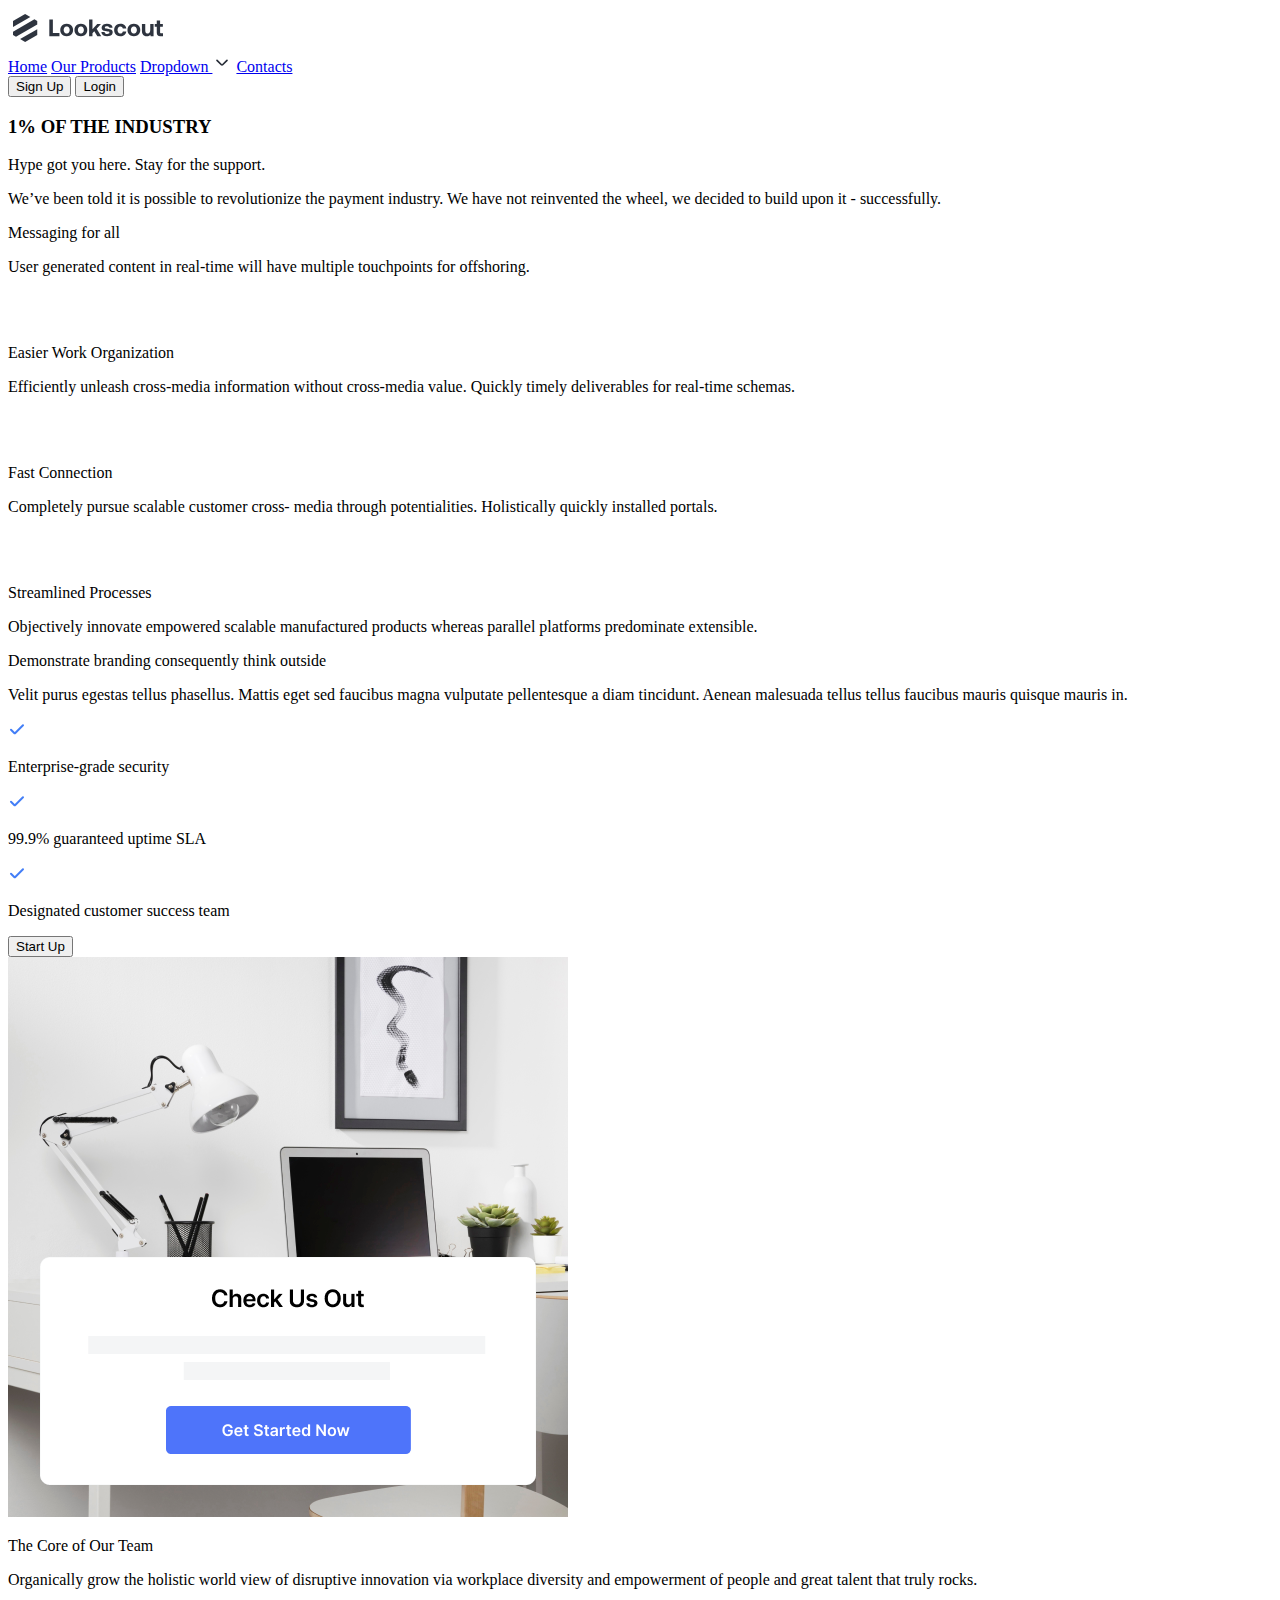
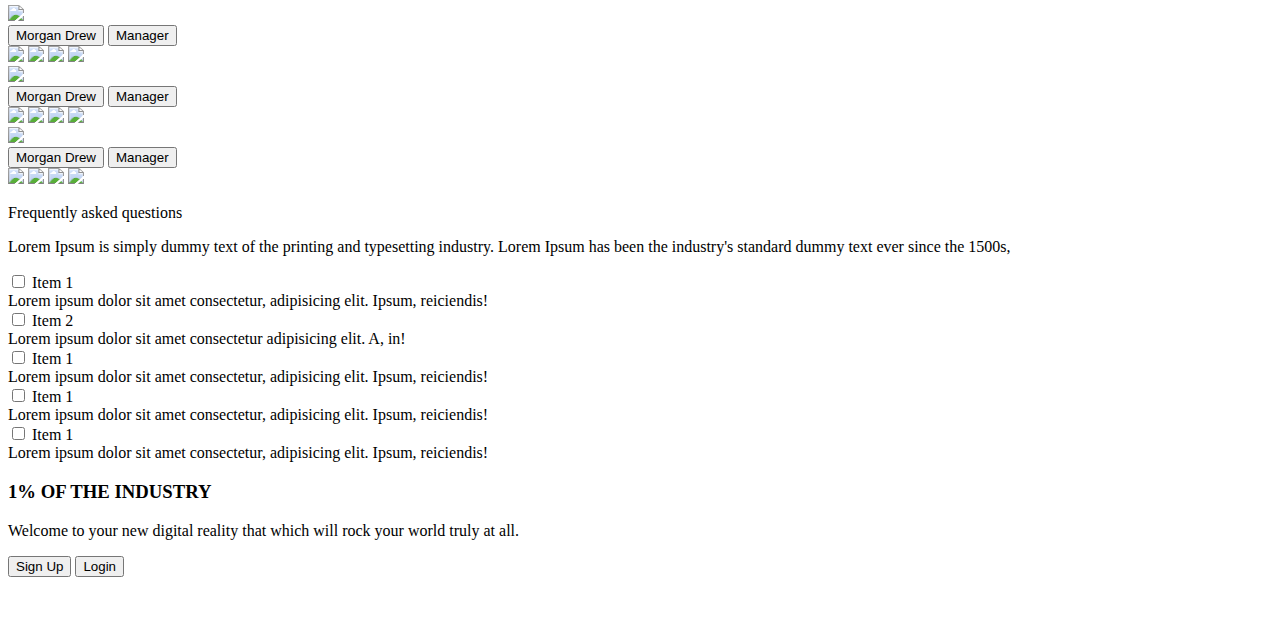
==== index.html @ 8ecfd243 "Update index.html" ====
<!DOCTYPE html>
<html lang="en">
<head>
    <meta charset="UTF-8">
    <meta name="viewport" content="width=device-width, initial-scale=1.0">
    

    <title>Document</title>
    <link rel="stylesheet" href="style.css">
    
</head>

<body class="d-block">
    <div class="hero">

    
    <header>
        <div class="navbar">
            <div class="menu">
                <a href="#"><img src="media/Company Logo.svg"></a>
                <div class="pages">

                    <a class="nav-link" href="#">Home</a>
                    <a class="nav-link" href="#">Our Products</a>
                    <a class="nav-link" href="#">Dropdown <img src="media/down.svg"></a> 
                    <a class="nav-link" href="#">Contacts</a>
                </div>
        
            </div>
    
        </div>
        <div class="btn-container">
            <button class="btn-1" 
            type="submit">Sign Up</button>
            <button class="btn-2" 
            type="submit">Login</button>

        </div>
    </header>

    <div class="container">
        <div class="hero-base">
            <h3>1% OF THE INDUSTRY</h3>
            <div class="text">
                <div class="p-ctn">
                    <p class="title">Hype got you here. 
                        Stay for the support.</p>
                    <p class="text">We’ve been told it is possible to revolutionize the payment industry. 
                        We have not reinvented the wheel, we decided to build upon it - successfully.</p>
                </div>
            </div>
        </div>
    </div>
</div>

<div class="features">
    <div class="block-header">
        <div class="f-text">
            <div class="f-headline">
                <p class="f-text-1">Messaging for all </p>
                <p class="f-text-2"> User generated content in real-time will 
                    have multiple touchpoints for offshoring.</p>      
            </div>
        </div>
    </div>

    <div class="content">
        <div class="content-2">
            <div class="f-base">

                <div class="content-3">
                    <div class="icon-ph">
                        <img src="media/Icon.svg">
                    </div>
                    <div class="fe-text">
                        <p class="baslik">Easier Work Organization</p>
                        <p class="yazi">Efficiently unleash cross-media information without 
                        cross-media value. Quickly timely deliverables for real-time schemas. </p>
                    </div>
                </div>

            </div>

            <div class="f-base">

                <div class="content-3">
                    <div class="icon-ph">
                        <img src="media/Icon (1).svg">
                    </div>
                    <div class="fe-text">
                        <p class="baslik">Fast Connection</p>
                        <p class="yazi">Completely pursue scalable customer cross- media through 
                            potentialities. Holistically quickly installed portals.  </p>
                    </div>
                </div>

            </div>
            <div class="f-base">

                <div class="content-3">
                    <div class="icon-ph">
                        <img src="media/Icon (2).svg">
                    </div>
                    <div class="fe-text">
                        <p class="baslik">Streamlined Processes</p>
                        <p class="yazi">Objectively innovate empowered scalable 
                            manufactured products whereas parallel platforms predominate extensible.</p>
                    </div>
                </div>
            </div>
        </div>
    </div>
</div>

<div class="left-to-right">
    <div class="ltr-content">
        <div class="ltr-base">
            <div class="ver-cnt">
             <div class="ltr-p-ctn">
                <p class="p-1"> Demonstrate branding consequently think outside </p>
                <p class="p-2"> Velit purus egestas tellus phasellus. 
                    Mattis eget sed faucibus magna vulputate pellentesque a diam tincidunt. 
                    Aenean malesuada tellus tellus faucibus mauris quisque mauris in. </p>
             </div>
             <div class="ltr-cnt">
                <div class="hor-cnt">
                    <img src="media/check.svg">
                    <p>Enterprise-grade security</p>
                </div>
                <div class="hor-cnt">
                    <img src="media/check.svg">
                    <p>99.9% guaranteed uptime SLA</p>
                </div>
                <div class="hor-cnt">
                    <img src="media/check.svg">
                    <p>Designated customer success team</p>
                </div>
             </div>
             <div class="ltr-btn ">
                <button class="btn-1" 
                type="submit">Start Up</button>
            </div>
            </div>
           
        </div>
        <div class="l-r">
            <img src="media/Photo.png">
        </div>
    </div>
</div>

<div class="team-section">
    <div class="t-block-header">
        <div class="blc-text-ctn">
            <div class="headline-text">
                <p class="hdl-title">The Core of Our Team</p>
                <p class="hdl-text">Organically grow the holistic world view of disruptive innovation 
                via workplace diversity  and empowerment of people and great talent that truly rocks.</p>
            </div>
        </div>
    </div>
    <div class="ts-ctn">
        <div class="member">
            <div class="ts-img-ctn">
            <img src="media/Image.png">
            </div>
            <div class="ts-btn-ctn">
                <div class="btn-p">
                    <button class="btn-1" 
                    type="submit">Morgan Drew</button>
                    <button class="btn-2" 
                    type="submit">Manager</button>
                </div>
                <div class="btn-ver-ctn">
                    <img src="media/Social platforms logo.svg" >
                    <img src="media/Social platforms logo (1).svg" >
                    <img src="media/Social platforms logo (2).svg" >
                    <img src="media/Social platforms logo (3).svg" >
                </div>
            </div>
        </div>
        <div class="member">
            <div class="ts-img-ctn">
            <img src="media/Image1.png">
            </div>
            <div class="ts-btn-ctn">
                <div class="btn-p">
                    <button class="btn-1" 
                    type="submit">Morgan Drew</button>
                    <button class="btn-2" 
                    type="submit">Manager</button>
                </div>
                <div class="btn-ver-ctn">
                    <img src="media/Social platforms logo.svg" >
                    <img src="media/Social platforms logo (1).svg" >
                    <img src="media/Social platforms logo (2).svg" >
                    <img src="media/Social platforms logo (3).svg" >
                </div>
            </div>
        </div>
        <div class="member">
            <div class="ts-img-ctn">
            <img src="media/Image (2).png">
            </div>
            <div class="ts-btn-ctn">
                <div class="btn-p">
                    <button class="btn-1" 
                    type="submit">Morgan Drew</button>
                    <button class="btn-2" 
                    type="submit">Manager</button>
                </div>
                <div class="btn-ver-ctn">
                    <img src="media/Social platforms logo.svg" >
                    <img src="media/Social platforms logo (1).svg" >
                    <img src="media/Social platforms logo (2).svg" >
                    <img src="media/Social platforms logo (3).svg" >
                </div>
            </div>
        </div>
    </div>
</div>

<div class="web-section">
    <div class="t-block-header">
        <div class="blc-text-ctn">
            <div class="headline-text">
                <p class="hdl-title">Frequently asked questions</p>
                <p class="hdl-text">Lorem Ipsum is simply dummy text of the printing and typesetting industry. 
                Lorem Ipsum has been the industry's standard dummy text ever since the 1500s, </p>
            </div>
        </div>
    </div>

<div class="row">
  <div class="col">
    <div class="tabs">
      <div class="tab">
        <input type="checkbox" id="chck1">
        <label class="tab-label" for="chck1">Item 1</label>
        <div class="tab-content">
          Lorem ipsum dolor sit amet consectetur, adipisicing elit. Ipsum, reiciendis!
        </div>
      </div>
      <div class="tab">
        <input type="checkbox" id="chck2">
        <label class="tab-label" for="chck2">Item 2</label>
        <div class="tab-content">
          Lorem ipsum dolor sit amet consectetur adipisicing elit. A, in!
        </div>
      </div>
      <div class="tab">
        <input type="checkbox" id="chck1">
        <label class="tab-label" for="chck1">Item 1</label>
        <div class="tab-content">
          Lorem ipsum dolor sit amet consectetur, adipisicing elit. Ipsum, reiciendis!
        </div>
      </div>
      <div class="tab">
        <input type="checkbox" id="chck1">
        <label class="tab-label" for="chck1">Item 1</label>
        <div class="tab-content">
          Lorem ipsum dolor sit amet consectetur, adipisicing elit. Ipsum, reiciendis!
        </div>
      </div>
      <div class="tab">
        <input type="checkbox" id="chck1">
        <label class="tab-label" for="chck1">Item 1</label>
        <div class="tab-content">
          Lorem ipsum dolor sit amet consectetur, adipisicing elit. Ipsum, reiciendis!
        </div>
      </div>
    </div>
  </div>






</div>






<div class="call-to-action">
    <div class="cta-content">
        <div class="cta-container">
            <h3> 1% OF THE INDUSTRY </h3>
            <div class="card">
                <div class="cta-p">
                    <p>Welcome to your new digital reality that
                        which will rock your world truly at all.</p>
                </div>
                <div class="cta-btn">
                    <button class="btn-1" 
                    type="submit">Sign Up</button>
                    <button class="btn-2" 
                    type="submit">Login</button>
                </div>
            </div>
        </div>
    </div>
</div>


<div class="logo-section">
    <div class="content">
        <div class="logos">
            <img src="media/Company Logo1.svg">
            <img src="media/Company Logo (1).svg">
            <img src="media/Company Logo (2).svg">
            <img src="media/Company Logo (3).svg">
            <img src="media/Company Logo (4).svg">
            <img src="media/Company Logo (5).svg">
        </div>
    </div>
</div>





</body>
</html>
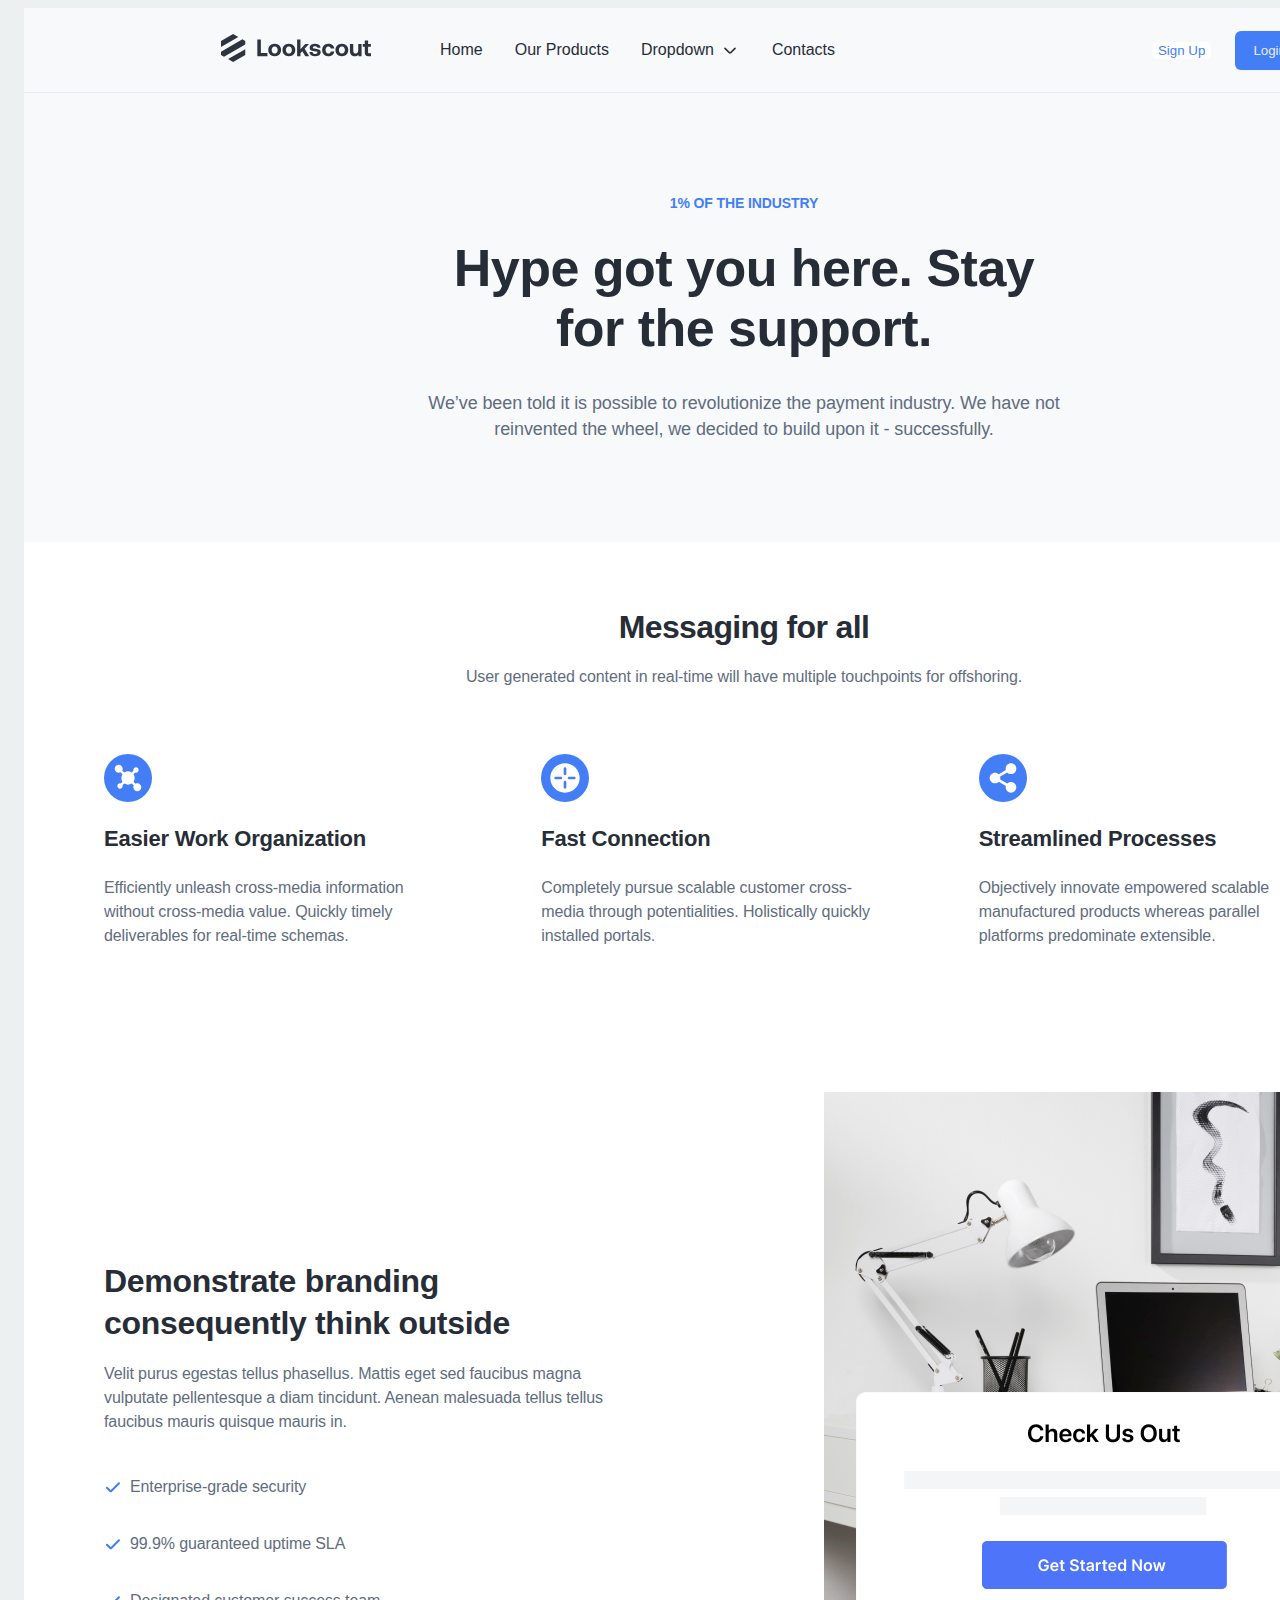
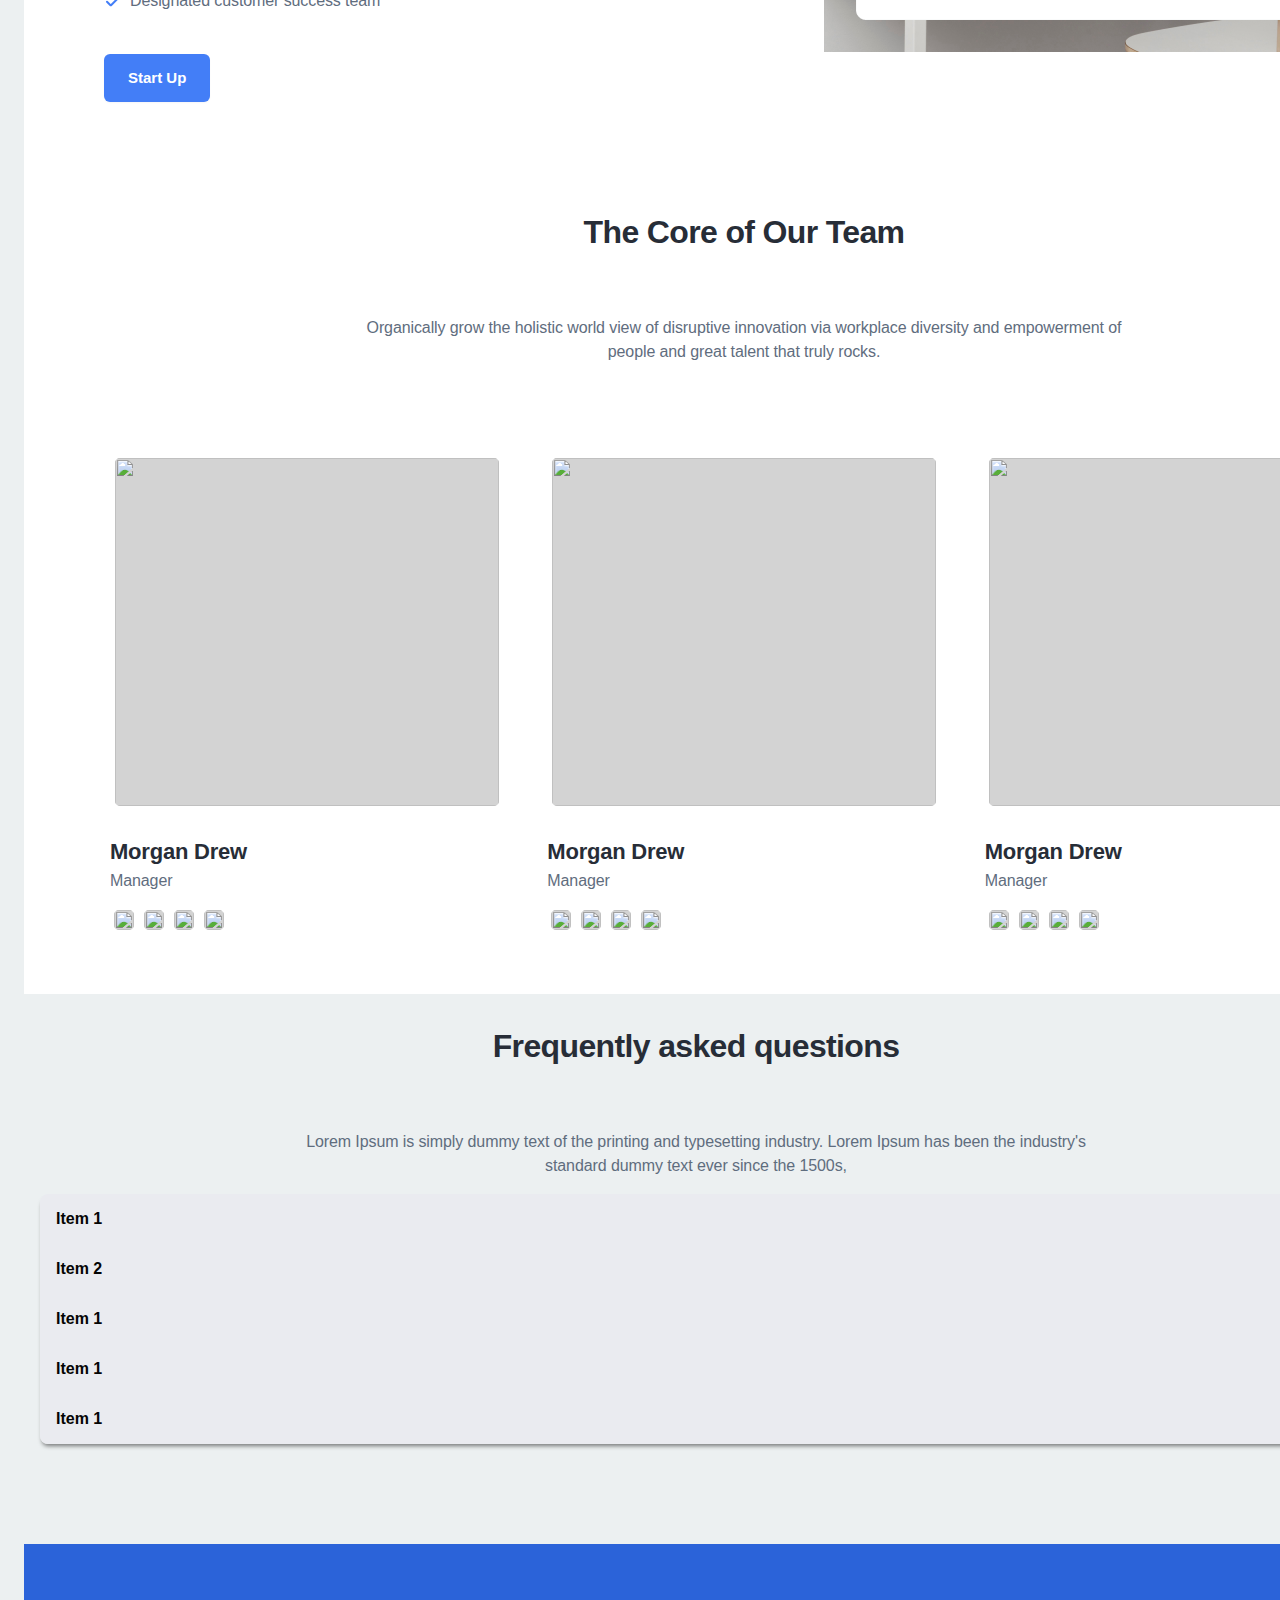
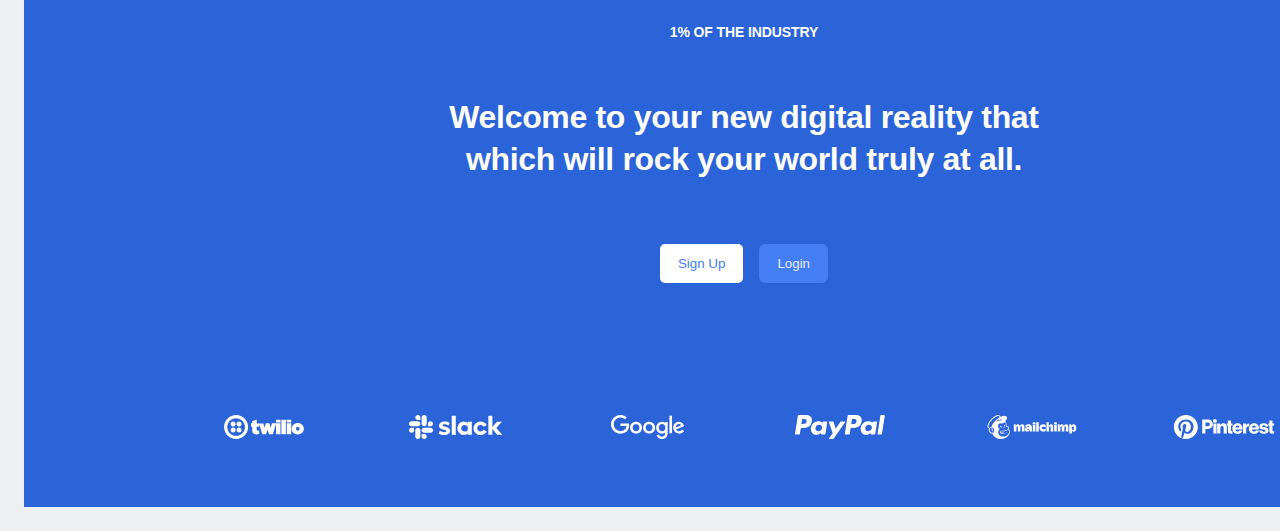
==== commit 3d51141a: "prettier formatted" ====
--- a/index.html
+++ b/index.html
@@ -1,326 +1,312 @@
 <!DOCTYPE html>
 <html lang="en">
-<head>
-    <meta charset="UTF-8">
-    <meta name="viewport" content="width=device-width, initial-scale=1.0">
-    
+  <head>
+    <meta charset="UTF-8" />
+    <meta name="viewport" content="width=device-width, initial-scale=1.0" />
 
     <title>Document</title>
-    <link rel="stylesheet" href="style.css">
-    
-</head>
-
-<body class="d-block">
+    <link rel="stylesheet" href="style.css" />
+  </head>
+
+  <body class="d-block">
     <div class="hero">
-
-    
-    <header>
+      <header>
         <div class="navbar">
-            <div class="menu">
-                <a href="#"><img src="media/Company Logo.svg"></a>
-                <div class="pages">
-
-                    <a class="nav-link" href="#">Home</a>
-                    <a class="nav-link" href="#">Our Products</a>
-                    <a class="nav-link" href="#">Dropdown <img src="media/down.svg"></a> 
-                    <a class="nav-link" href="#">Contacts</a>
-                </div>
-        
-            </div>
-    
+          <div class="menu">
+            <a href="#"><img src="media/Company Logo.svg" /></a>
+            <div class="pages">
+              <a class="nav-link" href="#">Home</a>
+              <a class="nav-link" href="#">Our Products</a>
+              <a class="nav-link" href="#"
+                >Dropdown <img src="media/down.svg"
+              /></a>
+              <a class="nav-link" href="#">Contacts</a>
+            </div>
+          </div>
         </div>
         <div class="btn-container">
-            <button class="btn-1" 
-            type="submit">Sign Up</button>
-            <button class="btn-2" 
-            type="submit">Login</button>
-
-        </div>
-    </header>
-
-    <div class="container">
+          <button class="btn-1" type="submit">Sign Up</button>
+          <button class="btn-2" type="submit">Login</button>
+        </div>
+      </header>
+
+      <div class="container">
         <div class="hero-base">
-            <h3>1% OF THE INDUSTRY</h3>
-            <div class="text">
-                <div class="p-ctn">
-                    <p class="title">Hype got you here. 
-                        Stay for the support.</p>
-                    <p class="text">We’ve been told it is possible to revolutionize the payment industry. 
-                        We have not reinvented the wheel, we decided to build upon it - successfully.</p>
-                </div>
-            </div>
-        </div>
-    </div>
-</div>
-
-<div class="features">
-    <div class="block-header">
+          <h3>1% OF THE INDUSTRY</h3>
+          <div class="text">
+            <div class="p-ctn">
+              <p class="title">Hype got you here. Stay for the support.</p>
+              <p class="text">
+                We’ve been told it is possible to revolutionize the payment
+                industry. We have not reinvented the wheel, we decided to build
+                upon it - successfully.
+              </p>
+            </div>
+          </div>
+        </div>
+      </div>
+    </div>
+
+    <div class="features">
+      <div class="block-header">
         <div class="f-text">
-            <div class="f-headline">
-                <p class="f-text-1">Messaging for all </p>
-                <p class="f-text-2"> User generated content in real-time will 
-                    have multiple touchpoints for offshoring.</p>      
-            </div>
-        </div>
-    </div>
-
-    <div class="content">
+          <div class="f-headline">
+            <p class="f-text-1">Messaging for all</p>
+            <p class="f-text-2">
+              User generated content in real-time will have multiple touchpoints
+              for offshoring.
+            </p>
+          </div>
+        </div>
+      </div>
+
+      <div class="content">
         <div class="content-2">
-            <div class="f-base">
-
-                <div class="content-3">
-                    <div class="icon-ph">
-                        <img src="media/Icon.svg">
-                    </div>
-                    <div class="fe-text">
-                        <p class="baslik">Easier Work Organization</p>
-                        <p class="yazi">Efficiently unleash cross-media information without 
-                        cross-media value. Quickly timely deliverables for real-time schemas. </p>
-                    </div>
-                </div>
-
-            </div>
-
-            <div class="f-base">
-
-                <div class="content-3">
-                    <div class="icon-ph">
-                        <img src="media/Icon (1).svg">
-                    </div>
-                    <div class="fe-text">
-                        <p class="baslik">Fast Connection</p>
-                        <p class="yazi">Completely pursue scalable customer cross- media through 
-                            potentialities. Holistically quickly installed portals.  </p>
-                    </div>
-                </div>
-
-            </div>
-            <div class="f-base">
-
-                <div class="content-3">
-                    <div class="icon-ph">
-                        <img src="media/Icon (2).svg">
-                    </div>
-                    <div class="fe-text">
-                        <p class="baslik">Streamlined Processes</p>
-                        <p class="yazi">Objectively innovate empowered scalable 
-                            manufactured products whereas parallel platforms predominate extensible.</p>
-                    </div>
-                </div>
-            </div>
-        </div>
-    </div>
-</div>
-
-<div class="left-to-right">
-    <div class="ltr-content">
+          <div class="f-base">
+            <div class="content-3">
+              <div class="icon-ph">
+                <img src="media/Icon.svg" />
+              </div>
+              <div class="fe-text">
+                <p class="baslik">Easier Work Organization</p>
+                <p class="yazi">
+                  Efficiently unleash cross-media information without
+                  cross-media value. Quickly timely deliverables for real-time
+                  schemas.
+                </p>
+              </div>
+            </div>
+          </div>
+
+          <div class="f-base">
+            <div class="content-3">
+              <div class="icon-ph">
+                <img src="media/Icon (1).svg" />
+              </div>
+              <div class="fe-text">
+                <p class="baslik">Fast Connection</p>
+                <p class="yazi">
+                  Completely pursue scalable customer cross- media through
+                  potentialities. Holistically quickly installed portals.
+                </p>
+              </div>
+            </div>
+          </div>
+          <div class="f-base">
+            <div class="content-3">
+              <div class="icon-ph">
+                <img src="media/Icon (2).svg" />
+              </div>
+              <div class="fe-text">
+                <p class="baslik">Streamlined Processes</p>
+                <p class="yazi">
+                  Objectively innovate empowered scalable manufactured products
+                  whereas parallel platforms predominate extensible.
+                </p>
+              </div>
+            </div>
+          </div>
+        </div>
+      </div>
+    </div>
+
+    <div class="left-to-right">
+      <div class="ltr-content">
         <div class="ltr-base">
-            <div class="ver-cnt">
-             <div class="ltr-p-ctn">
-                <p class="p-1"> Demonstrate branding consequently think outside </p>
-                <p class="p-2"> Velit purus egestas tellus phasellus. 
-                    Mattis eget sed faucibus magna vulputate pellentesque a diam tincidunt. 
-                    Aenean malesuada tellus tellus faucibus mauris quisque mauris in. </p>
-             </div>
-             <div class="ltr-cnt">
-                <div class="hor-cnt">
-                    <img src="media/check.svg">
-                    <p>Enterprise-grade security</p>
-                </div>
-                <div class="hor-cnt">
-                    <img src="media/check.svg">
-                    <p>99.9% guaranteed uptime SLA</p>
-                </div>
-                <div class="hor-cnt">
-                    <img src="media/check.svg">
-                    <p>Designated customer success team</p>
-                </div>
-             </div>
-             <div class="ltr-btn ">
-                <button class="btn-1" 
-                type="submit">Start Up</button>
-            </div>
-            </div>
-           
+          <div class="ver-cnt">
+            <div class="ltr-p-ctn">
+              <p class="p-1">Demonstrate branding consequently think outside</p>
+              <p class="p-2">
+                Velit purus egestas tellus phasellus. Mattis eget sed faucibus
+                magna vulputate pellentesque a diam tincidunt. Aenean malesuada
+                tellus tellus faucibus mauris quisque mauris in.
+              </p>
+            </div>
+            <div class="ltr-cnt">
+              <div class="hor-cnt">
+                <img src="media/check.svg" />
+                <p>Enterprise-grade security</p>
+              </div>
+              <div class="hor-cnt">
+                <img src="media/check.svg" />
+                <p>99.9% guaranteed uptime SLA</p>
+              </div>
+              <div class="hor-cnt">
+                <img src="media/check.svg" />
+                <p>Designated customer success team</p>
+              </div>
+            </div>
+            <div class="ltr-btn">
+              <button class="btn-1" type="submit">Start Up</button>
+            </div>
+          </div>
         </div>
         <div class="l-r">
-            <img src="media/Photo.png">
-        </div>
-    </div>
-</div>
-
-<div class="team-section">
-    <div class="t-block-header">
+          <img src="media/Photo.png" />
+        </div>
+      </div>
+    </div>
+
+    <div class="team-section">
+      <div class="t-block-header">
         <div class="blc-text-ctn">
-            <div class="headline-text">
-                <p class="hdl-title">The Core of Our Team</p>
-                <p class="hdl-text">Organically grow the holistic world view of disruptive innovation 
-                via workplace diversity  and empowerment of people and great talent that truly rocks.</p>
-            </div>
-        </div>
-    </div>
-    <div class="ts-ctn">
+          <div class="headline-text">
+            <p class="hdl-title">The Core of Our Team</p>
+            <p class="hdl-text">
+              Organically grow the holistic world view of disruptive innovation
+              via workplace diversity and empowerment of people and great talent
+              that truly rocks.
+            </p>
+          </div>
+        </div>
+      </div>
+      <div class="ts-ctn">
         <div class="member">
-            <div class="ts-img-ctn">
-            <img src="media/Image.png">
-            </div>
-            <div class="ts-btn-ctn">
-                <div class="btn-p">
-                    <button class="btn-1" 
-                    type="submit">Morgan Drew</button>
-                    <button class="btn-2" 
-                    type="submit">Manager</button>
-                </div>
-                <div class="btn-ver-ctn">
-                    <img src="media/Social platforms logo.svg" >
-                    <img src="media/Social platforms logo (1).svg" >
-                    <img src="media/Social platforms logo (2).svg" >
-                    <img src="media/Social platforms logo (3).svg" >
-                </div>
-            </div>
+          <div class="ts-img-ctn">
+            <img src="media/Image.png" />
+          </div>
+          <div class="ts-btn-ctn">
+            <div class="btn-p">
+              <button class="btn-1" type="submit">Morgan Drew</button>
+              <button class="btn-2" type="submit">Manager</button>
+            </div>
+            <div class="btn-ver-ctn">
+              <img src="media/Social platforms logo.svg" />
+              <img src="media/Social platforms logo (1).svg" />
+              <img src="media/Social platforms logo (2).svg" />
+              <img src="media/Social platforms logo (3).svg" />
+            </div>
+          </div>
         </div>
         <div class="member">
-            <div class="ts-img-ctn">
-            <img src="media/Image1.png">
-            </div>
-            <div class="ts-btn-ctn">
-                <div class="btn-p">
-                    <button class="btn-1" 
-                    type="submit">Morgan Drew</button>
-                    <button class="btn-2" 
-                    type="submit">Manager</button>
-                </div>
-                <div class="btn-ver-ctn">
-                    <img src="media/Social platforms logo.svg" >
-                    <img src="media/Social platforms logo (1).svg" >
-                    <img src="media/Social platforms logo (2).svg" >
-                    <img src="media/Social platforms logo (3).svg" >
-                </div>
-            </div>
+          <div class="ts-img-ctn">
+            <img src="media/Image1.png" />
+          </div>
+          <div class="ts-btn-ctn">
+            <div class="btn-p">
+              <button class="btn-1" type="submit">Morgan Drew</button>
+              <button class="btn-2" type="submit">Manager</button>
+            </div>
+            <div class="btn-ver-ctn">
+              <img src="media/Social platforms logo.svg" />
+              <img src="media/Social platforms logo (1).svg" />
+              <img src="media/Social platforms logo (2).svg" />
+              <img src="media/Social platforms logo (3).svg" />
+            </div>
+          </div>
         </div>
         <div class="member">
-            <div class="ts-img-ctn">
-            <img src="media/Image (2).png">
-            </div>
-            <div class="ts-btn-ctn">
-                <div class="btn-p">
-                    <button class="btn-1" 
-                    type="submit">Morgan Drew</button>
-                    <button class="btn-2" 
-                    type="submit">Manager</button>
-                </div>
-                <div class="btn-ver-ctn">
-                    <img src="media/Social platforms logo.svg" >
-                    <img src="media/Social platforms logo (1).svg" >
-                    <img src="media/Social platforms logo (2).svg" >
-                    <img src="media/Social platforms logo (3).svg" >
-                </div>
-            </div>
-        </div>
-    </div>
-</div>
-
-<div class="web-section">
-    <div class="t-block-header">
+          <div class="ts-img-ctn">
+            <img src="media/Image (2).png" />
+          </div>
+          <div class="ts-btn-ctn">
+            <div class="btn-p">
+              <button class="btn-1" type="submit">Morgan Drew</button>
+              <button class="btn-2" type="submit">Manager</button>
+            </div>
+            <div class="btn-ver-ctn">
+              <img src="media/Social platforms logo.svg" />
+              <img src="media/Social platforms logo (1).svg" />
+              <img src="media/Social platforms logo (2).svg" />
+              <img src="media/Social platforms logo (3).svg" />
+            </div>
+          </div>
+        </div>
+      </div>
+    </div>
+
+    <div class="web-section">
+      <div class="t-block-header">
         <div class="blc-text-ctn">
-            <div class="headline-text">
-                <p class="hdl-title">Frequently asked questions</p>
-                <p class="hdl-text">Lorem Ipsum is simply dummy text of the printing and typesetting industry. 
-                Lorem Ipsum has been the industry's standard dummy text ever since the 1500s, </p>
-            </div>
-        </div>
-    </div>
-
-<div class="row">
-  <div class="col">
-    <div class="tabs">
-      <div class="tab">
-        <input type="checkbox" id="chck1">
-        <label class="tab-label" for="chck1">Item 1</label>
-        <div class="tab-content">
-          Lorem ipsum dolor sit amet consectetur, adipisicing elit. Ipsum, reiciendis!
-        </div>
-      </div>
-      <div class="tab">
-        <input type="checkbox" id="chck2">
-        <label class="tab-label" for="chck2">Item 2</label>
-        <div class="tab-content">
-          Lorem ipsum dolor sit amet consectetur adipisicing elit. A, in!
-        </div>
-      </div>
-      <div class="tab">
-        <input type="checkbox" id="chck1">
-        <label class="tab-label" for="chck1">Item 1</label>
-        <div class="tab-content">
-          Lorem ipsum dolor sit amet consectetur, adipisicing elit. Ipsum, reiciendis!
-        </div>
-      </div>
-      <div class="tab">
-        <input type="checkbox" id="chck1">
-        <label class="tab-label" for="chck1">Item 1</label>
-        <div class="tab-content">
-          Lorem ipsum dolor sit amet consectetur, adipisicing elit. Ipsum, reiciendis!
-        </div>
-      </div>
-      <div class="tab">
-        <input type="checkbox" id="chck1">
-        <label class="tab-label" for="chck1">Item 1</label>
-        <div class="tab-content">
-          Lorem ipsum dolor sit amet consectetur, adipisicing elit. Ipsum, reiciendis!
-        </div>
-      </div>
-    </div>
-  </div>
-
-
-
-
-
-
-</div>
-
-
-
-
-
-
-<div class="call-to-action">
-    <div class="cta-content">
+          <div class="headline-text">
+            <p class="hdl-title">Frequently asked questions</p>
+            <p class="hdl-text">
+              Lorem Ipsum is simply dummy text of the printing and typesetting
+              industry. Lorem Ipsum has been the industry's standard dummy text
+              ever since the 1500s,
+            </p>
+          </div>
+        </div>
+      </div>
+
+      <div class="row">
+        <div class="col">
+          <div class="tabs">
+            <div class="tab">
+              <input type="checkbox" id="chck1" />
+              <label class="tab-label" for="chck1">Item 1</label>
+              <div class="tab-content">
+                Lorem ipsum dolor sit amet consectetur, adipisicing elit. Ipsum,
+                reiciendis!
+              </div>
+            </div>
+            <div class="tab">
+              <input type="checkbox" id="chck2" />
+              <label class="tab-label" for="chck2">Item 2</label>
+              <div class="tab-content">
+                Lorem ipsum dolor sit amet consectetur adipisicing elit. A, in!
+              </div>
+            </div>
+            <div class="tab">
+              <input type="checkbox" id="chck1" />
+              <label class="tab-label" for="chck1">Item 1</label>
+              <div class="tab-content">
+                Lorem ipsum dolor sit amet consectetur, adipisicing elit. Ipsum,
+                reiciendis!
+              </div>
+            </div>
+            <div class="tab">
+              <input type="checkbox" id="chck1" />
+              <label class="tab-label" for="chck1">Item 1</label>
+              <div class="tab-content">
+                Lorem ipsum dolor sit amet consectetur, adipisicing elit. Ipsum,
+                reiciendis!
+              </div>
+            </div>
+            <div class="tab">
+              <input type="checkbox" id="chck1" />
+              <label class="tab-label" for="chck1">Item 1</label>
+              <div class="tab-content">
+                Lorem ipsum dolor sit amet consectetur, adipisicing elit. Ipsum,
+                reiciendis!
+              </div>
+            </div>
+          </div>
+        </div>
+      </div>
+    </div>
+
+    <div class="call-to-action">
+      <div class="cta-content">
         <div class="cta-container">
-            <h3> 1% OF THE INDUSTRY </h3>
-            <div class="card">
-                <div class="cta-p">
-                    <p>Welcome to your new digital reality that
-                        which will rock your world truly at all.</p>
-                </div>
-                <div class="cta-btn">
-                    <button class="btn-1" 
-                    type="submit">Sign Up</button>
-                    <button class="btn-2" 
-                    type="submit">Login</button>
-                </div>
-            </div>
-        </div>
-    </div>
-</div>
-
-
-<div class="logo-section">
-    <div class="content">
+          <h3>1% OF THE INDUSTRY</h3>
+          <div class="card">
+            <div class="cta-p">
+              <p>
+                Welcome to your new digital reality that which will rock your
+                world truly at all.
+              </p>
+            </div>
+            <div class="cta-btn">
+              <button class="btn-1" type="submit">Sign Up</button>
+              <button class="btn-2" type="submit">Login</button>
+            </div>
+          </div>
+        </div>
+      </div>
+    </div>
+
+    <div class="logo-section">
+      <div class="content">
         <div class="logos">
-            <img src="media/Company Logo1.svg">
-            <img src="media/Company Logo (1).svg">
-            <img src="media/Company Logo (2).svg">
-            <img src="media/Company Logo (3).svg">
-            <img src="media/Company Logo (4).svg">
-            <img src="media/Company Logo (5).svg">
-        </div>
-    </div>
-</div>
-
-
-
-
-
-</body>
+          <img src="media/Company Logo1.svg" />
+          <img src="media/Company Logo (1).svg" />
+          <img src="media/Company Logo (2).svg" />
+          <img src="media/Company Logo (3).svg" />
+          <img src="media/Company Logo (4).svg" />
+          <img src="media/Company Logo (5).svg" />
+        </div>
+      </div>
+    </div>
+  </body>
 </html>
--- a/style.css
+++ b/style.css
@@ -0,0 +1,853 @@
+body {
+  display: flex;
+  width: 1440px;
+  flex-direction: column;
+  align-items: flex-start;
+  background: #fff;
+  font-family: "Segoe UI", Tahoma, Geneva, Verdana, sans-serif;
+}
+
+.navbar a img {
+  width: 160px;
+  height: 40px;
+}
+.hero {
+  display: flex;
+  width: 1440px;
+  padding-bottom: 0px;
+  flex-direction: column;
+  justify-content: center;
+  align-items: center;
+  background: var(--neutral-100, #f8f9fb);
+}
+header {
+  display: flex;
+  padding: 20px 160px;
+  justify-content: center;
+  align-items: center;
+  gap: 10px;
+  align-self: stretch;
+  border-bottom: 1px solid var(--neutral-600, #eaebf0);
+}
+
+.navbar {
+  display: flex;
+  width: 1280px;
+  padding: 0px 32px;
+  justify-content: space-between;
+  align-items: center;
+}
+
+.menu {
+  display: flex;
+  align-items: center;
+  gap: 64px;
+}
+
+.pages {
+  display: flex;
+  align-items: center;
+  gap: 32px;
+}
+
+.nav-link {
+  display: flex;
+  justify-content: center;
+  align-items: center;
+  gap: 6px;
+  border-radius: 5px;
+  text-decoration: none;
+  color: #272d37;
+  font-family: "Segoe UI", Tahoma, Geneva, Verdana, sans-serif;
+  font-weight: 500;
+}
+
+.pages a img {
+  width: 20px;
+  height: 20px;
+}
+
+.btn-container {
+  display: flex;
+  justify-content: flex-end;
+  align-items: center;
+  gap: 24px;
+}
+
+header .btn-container .btn-1 {
+  display: flex;
+  justify-content: center;
+  align-items: center;
+  gap: 6px;
+  border-radius: 5px;
+  border: none;
+  color: #437ef7;
+  background-color: white;
+  display: inline-block;
+  white-space: nowrap;
+  text-align: center;
+}
+
+header .btn-container .btn-2 {
+  display: flex;
+  padding: 12px 18px;
+  justify-content: center;
+  align-items: center;
+  gap: 6px;
+  border: none;
+  border-radius: 6px;
+  background: var(--primary-600, #437ef7);
+  color: #eaebf0;
+
+  /* Shadow/XSM */
+  box-shadow: 0px 1px 2px 0px rgba(16, 24, 40, 0.04);
+}
+
+header .container {
+  display: flex;
+  width: 1280px;
+  padding: 80px 30px 92px 30px;
+  flex-direction: column;
+  justify-content: center;
+  align-items: center;
+}
+
+.hero .hero-base {
+  display: flex;
+  width: 640px;
+  flex-direction: column;
+  align-items: center;
+  gap: 16px;
+}
+
+.hero-base h3 {
+  color: var(--primary-600, #437ef7);
+  text-align: center;
+  margin-bottom: 5px;
+  margin-top: 100px;
+  font-size: 14px;
+  font-style: normal;
+  font-weight: 600;
+  line-height: 20px; /* 142.857% */
+  letter-spacing: -0.1px;
+  font-family: "Segoe UI", Tahoma, Geneva, Verdana, sans-serif;
+}
+
+.text {
+  display: flex;
+  flex-direction: column;
+  align-items: center;
+  gap: 48px;
+  align-self: stretch;
+}
+
+.p-ctn {
+  display: flex;
+  flex-direction: column;
+  align-items: center;
+  gap: 24px;
+  align-self: stretch;
+}
+
+.text .p-ctn .title {
+  align-self: stretch;
+  margin: 4px;
+  color: var(--gray-700, #272d37);
+  text-align: center;
+  font-size: 52px;
+  font-style: normal;
+  font-weight: 700;
+  line-height: 60px; /* 115.385% */
+  letter-spacing: -0.52px;
+  font-family: "Segoe UI", Tahoma, Geneva, Verdana, sans-serif;
+}
+
+.p-ctn .text {
+  align-self: stretch;
+  color: var(--gray-50, #5f6d7e);
+  margin-top: 4px;
+  margin-bottom: 100px;
+  text-align: center;
+  font-size: 18px;
+  font-style: normal;
+  font-weight: 400;
+  line-height: 26px; /* 144.444% */
+  letter-spacing: -0.1px;
+  font-family: "Segoe UI", Tahoma, Geneva, Verdana, sans-serif;
+}
+
+.logo-section {
+  display: flex;
+  width: 1440px;
+  padding: 64px 0px;
+  flex-direction: column;
+  align-items: center;
+  gap: 64px;
+  background: var(--primary-900, #2b63d9);
+}
+
+.content {
+  display: flex;
+  width: 1280px;
+  padding: 0px 32px;
+  flex-direction: column;
+  align-items: center;
+  gap: 32px;
+  color: #ffffff;
+}
+
+.logos {
+  display: flex;
+  justify-content: center;
+  align-items: flex-start;
+  gap: 64px;
+  align-self: stretch;
+  color: #ffffff;
+}
+
+.features {
+  display: flex;
+  width: 1440px;
+  padding: 64px 0px;
+  flex-direction: column;
+  justify-content: center;
+  align-items: center;
+  gap: 64px;
+  background: var(--base-white, #fff);
+}
+
+.block-header {
+  display: flex;
+  width: 1280px;
+  padding: 0px 32px;
+  flex-direction: column;
+  justify-content: center;
+  align-items: center;
+  gap: 12px;
+}
+
+.f-text {
+  display: flex;
+  width: 800px;
+  flex-direction: column;
+  justify-content: center;
+  align-items: center;
+  gap: 8px;
+}
+
+.f-headline {
+  display: flex;
+  flex-direction: column;
+  align-items: center;
+  gap: 16px;
+  align-self: stretch;
+}
+
+.f-text-1 {
+  align-self: stretch;
+  color: var(--gray-700, #272d37);
+  text-align: center;
+  margin: 1px;
+  /* Headline M/Desktop/Bold */
+  font-size: 32px;
+  font-style: normal;
+  font-weight: 700;
+  line-height: 40px; /* 125% */
+  letter-spacing: -0.64px;
+  font-family: "Segoe UI", Tahoma, Geneva, Verdana, sans-serif;
+}
+.f-text-2 {
+  align-self: stretch;
+  color: var(--gray-50, #5f6d7e);
+  text-align: center;
+  margin: 1px;
+  /* Text L/Regular */
+  font-size: 16px;
+  font-style: normal;
+  font-weight: 400;
+  line-height: 24px; /* 150% */
+  letter-spacing: -0.1px;
+  font-family: "Segoe UI", Tahoma, Geneva, Verdana, sans-serif;
+}
+
+.content {
+  display: flex;
+  width: 1280px;
+  padding: 0px 32px;
+  flex-direction: column;
+  align-items: center;
+  gap: 64px;
+}
+
+.content-2 {
+  display: flex;
+  justify-content: center;
+  align-items: flex-start;
+  gap: 32px;
+  align-self: stretch;
+}
+
+.f-base {
+  display: flex;
+  flex-direction: column;
+  align-items: flex-start;
+  gap: 16px;
+  flex: 1 0 0;
+  border-radius: 5px;
+}
+
+.content-3 {
+  display: flex;
+  flex-direction: column;
+  align-items: flex-start;
+  align-self: stretch;
+  width: 350px;
+}
+
+.icon-ph {
+  display: flex;
+  padding: 8px;
+  justify-content: center;
+  align-items: center;
+  border-radius: 30px;
+  background: var(--primary-600, #437ef7);
+}
+
+.icon-ph img {
+  width: 32px;
+  height: 32px;
+}
+
+.fe-text {
+  display: flex;
+  flex-direction: column;
+  align-items: flex-start;
+  align-self: stretch;
+}
+
+.fe-text .baslik {
+  align-self: stretch;
+  color: var(--gray-700, #272d37);
+
+  /* Headline XS/Desktop/Semibold */
+  font-family: "Segoe UI", Tahoma, Geneva, Verdana, sans-serif;
+  font-size: 22px;
+  font-style: normal;
+  margin-bottom: 6px;
+  font-weight: 600;
+  line-height: 30px; /* 136.364% */
+  letter-spacing: -0.22px;
+}
+
+.fe-text .yazi {
+  align-self: stretch;
+  color: var(--gray-50, #5f6d7e);
+
+  /* Text L/Regular */
+  font-family: "Segoe UI", Tahoma, Geneva, Verdana, sans-serif;
+  font-size: 16px;
+  font-style: normal;
+  font-weight: 400;
+  line-height: 24px; /* 150% */
+  letter-spacing: -0.1px;
+}
+
+.call-to-action {
+  display: flex;
+  width: 1440px;
+  padding: 64px 0px;
+  flex-direction: column;
+  align-items: center;
+  background: var(--primary-900, #2b63d9);
+}
+
+.cta-content {
+  display: flex;
+  width: 1280px;
+  padding: 0px 32px;
+  flex-direction: column;
+  justify-content: center;
+  align-items: center;
+  gap: 8px;
+}
+
+.cta-container {
+  display: flex;
+  width: 600px;
+  flex-direction: column;
+  align-items: center;
+  gap: 8px;
+}
+
+.cta-container h3 {
+  color: var(--base-white, #fff);
+
+  /* Text S/Semibold */
+  font-size: 14px;
+  font-style: normal;
+  font-weight: 600;
+  line-height: 20px; /* 142.857% */
+  letter-spacing: -0.1px;
+}
+
+.card {
+  display: flex;
+  flex-direction: column;
+  align-items: flex-start;
+  gap: 32px;
+  align-self: stretch;
+}
+
+.cta-p {
+  display: flex;
+  flex-direction: column;
+  justify-content: center;
+  align-items: center;
+  gap: 16px;
+  align-self: stretch;
+}
+
+.cta-p p {
+  color: var(--base-white, #fff);
+  text-align: center;
+  align-self: stretch;
+
+  /* Headline M/Desktop/Semibold */
+  font-size: 32px;
+  font-style: normal;
+  font-weight: 600;
+  line-height: 42px; /* 131.25% */
+  letter-spacing: -0.32px;
+}
+
+.cta-btn {
+  display: flex;
+  justify-content: center;
+  align-items: center;
+  gap: 16px;
+  align-self: stretch;
+}
+
+.cta-btn .btn-1 {
+  display: flex;
+  justify-content: center;
+  align-items: center;
+  gap: 6px;
+  border-radius: 5px;
+  padding: 12px 18px;
+  border: none;
+  color: #437ef7;
+  background-color: white;
+  display: inline-block;
+  white-space: nowrap;
+  text-align: center;
+}
+
+.cta-btn .btn-2 {
+  display: flex;
+  padding: 12px 18px;
+  justify-content: center;
+  align-items: center;
+  gap: 6px;
+  border: none;
+  border-radius: 6px;
+  background: var(--primary-600, #437ef7);
+  color: #eaebf0;
+
+  /* Shadow/XSM */
+  box-shadow: 0px 1px 2px 0px rgba(16, 24, 40, 0.04);
+}
+
+.left-to-right {
+  display: flex;
+  width: 1440px;
+  padding: 64px 0px;
+  flex-direction: column;
+  justify-content: center;
+  align-items: center;
+  gap: 64px;
+  background: var(--base-white, #fff);
+}
+
+.ltr-content {
+  display: flex;
+  width: 1280px;
+  padding: 0px 32px;
+  align-items: center;
+  gap: 124px;
+}
+
+.ltr-base {
+  display: flex;
+  flex-direction: column;
+  align-items: flex-start;
+  gap: 40px;
+  flex: 1 0 0;
+}
+
+.ver-cnt {
+  display: flex;
+  flex-direction: column;
+  align-items: flex-start;
+  gap: 24px;
+  align-self: stretch;
+  width: 532px;
+  height: 288px;
+}
+
+.ltr-p-ctn {
+  display: flex;
+  flex-direction: column;
+  align-items: flex-start;
+  align-self: stretch;
+}
+
+.ltr-p-ctn .p-1 {
+  color: var(--gray-700, #272d37);
+  align-self: stretch;
+  /* Headline M/Desktop/Semibold */
+  font-size: 32px;
+  font-style: normal;
+  font-weight: 600;
+  line-height: 42px; /* 131.25% */
+  letter-spacing: -0.32px;
+  margin-bottom: 2px;
+}
+
+.ltr-p-ctn .p-2 {
+  color: var(--gray-50, #5f6d7e);
+  align-self: stretch;
+  /* Text L/Regular */
+  font-size: 16px;
+  font-style: normal;
+  font-weight: 400;
+  line-height: 24px; /* 150% */
+  letter-spacing: -0.1px;
+  margin-bottom: 1px;
+}
+
+.l-r {
+  display: flex;
+  width: 560px;
+  height: 560px;
+  justify-content: center;
+  align-items: center;
+  flex-shrink: 0;
+}
+
+.l-r img {
+  flex: 1 0 0;
+  align-self: stretch;
+  background: var(
+    --lr-var-7,
+    url(<path-to-image>),
+    lightgray 50% / contain no-repeat,
+    url(<path-to-image>),
+    lightgray 50% / cover no-repeat
+  );
+}
+
+.ltr-cnt {
+  display: flex;
+  flex-direction: column;
+  align-items: flex-start;
+  align-self: stretch;
+}
+
+.hor-cnt {
+  display: flex;
+  align-items: center;
+  gap: 8px;
+  align-self: stretch;
+  margin-bottom: 1px;
+}
+
+.hor-cnt img {
+  width: 18px;
+  height: 18px;
+}
+
+.hor-cnt p {
+  flex: 1 0 0;
+  color: var(--gray-50, #5f6d7e);
+
+  /* Text L/Regular */
+  font-size: 16px;
+  font-style: normal;
+  font-weight: 400;
+  line-height: 24px; /* 150% */
+  letter-spacing: -0.1px;
+}
+
+.ltr-btn {
+  display: flex;
+  padding: 12px 18px;
+  justify-content: center;
+  align-items: center;
+  gap: 6px;
+  border-radius: 6px;
+  background: var(--primary-600, #437ef7);
+
+  /* Shadow/XSM */
+  box-shadow: 0px 1px 2px 0px rgba(16, 24, 40, 0.04);
+}
+
+.ltr-btn .btn-1 {
+  color: var(--base-white, #fff);
+
+  /* Text Button/Semibold Large */
+  font-family: "Segoe UI", Tahoma, Geneva, Verdana, sans-serif;
+  font-size: 15px;
+  font-style: normal;
+  font-weight: 600;
+  line-height: 22px; /* 146.667% */
+  background-color: #437ef7;
+  border: none;
+  justify-content: center;
+  align-items: center;
+}
+
+.team-section {
+  display: flex;
+  width: 1440px;
+  height: 750px;
+  padding: 64px 0px;
+  flex-direction: column;
+  justify-content: center;
+  align-items: center;
+  gap: 64px;
+  background: var(--base-white, #fff);
+}
+
+.t-block-header {
+  display: flex;
+  width: 1280px;
+  padding: 0px 32px;
+  flex-direction: column;
+  justify-content: center;
+  align-items: center;
+  gap: 12px;
+}
+
+.blc-text-ctn {
+  display: flex;
+  width: 800px;
+  flex-direction: column;
+  justify-content: center;
+  align-items: center;
+  gap: 8px;
+}
+
+.headline-text {
+  display: flex;
+  flex-direction: column;
+  align-items: center;
+  gap: 16px;
+  align-self: stretch;
+}
+
+.hdl-title {
+  color: var(--gray-700, #272d37);
+  text-align: center;
+
+  /* Headline M/Desktop/Bold */
+  font-size: 32px;
+  font-style: normal;
+  font-weight: 700;
+  line-height: 40px; /* 125% */
+  letter-spacing: -0.64px;
+  align-self: stretch;
+}
+
+.hdl-text {
+  color: var(--gray-50, #5f6d7e);
+  text-align: center;
+
+  /* Text L/Regular */
+  font-size: 16px;
+  font-style: normal;
+  font-weight: 400;
+  line-height: 24px; /* 150% */
+  letter-spacing: -0.1px;
+  align-self: stretch;
+}
+
+.ts-ctn {
+  display: flex;
+  width: 1280px;
+  padding: 0px 32px;
+  align-items: flex-start;
+  gap: 32px;
+  flex: 1 0 0;
+}
+
+.member {
+  display: flex;
+  flex-direction: column;
+  align-items: flex-start;
+  gap: 16px;
+  flex: 1 0 0;
+  align-self: stretch;
+  border-radius: 5px;
+}
+
+.ts-img-ctn {
+  display: flex;
+  justify-content: center;
+  align-items: center;
+  flex: 1 0 0;
+  align-self: stretch;
+  border-radius: 5px;
+}
+
+.member img {
+  width: 384px;
+  height: 348px;
+  border-radius: 5px;
+  background: var(
+    --avatar-male,
+    url(<path-to-image>),
+    lightgray 50% / cover no-repeat
+  );
+}
+
+.ts-btn-ctn {
+  display: flex;
+  flex-direction: column;
+  align-items: flex-start;
+  gap: 16px;
+}
+
+.btn-p {
+  display: flex;
+  width: 240px;
+  flex-direction: column;
+  align-items: flex-start;
+}
+
+.btn-p .btn-1 {
+  color: var(--gray-700, #272d37);
+
+  /* Headline XS/Desktop/Semibold */
+  font-size: 22px;
+  font-style: normal;
+  font-weight: 600;
+  line-height: 30px; /* 136.364% */
+  letter-spacing: -0.22px;
+  align-self: stretch;
+  background-color: white;
+  border: none;
+  text-align: left;
+}
+
+.btn-p .btn-2 {
+  background-color: white;
+  border: none;
+  color: var(--gray-50, #5f6d7e);
+
+  /* Text L/Regular */
+  font-size: 16px;
+  font-style: normal;
+  font-weight: 400;
+  line-height: 24px; /* 150% */
+  letter-spacing: -0.1px;
+  align-self: stretch;
+  text-align: left;
+}
+
+.btn-ver-ctn {
+  display: flex;
+  align-items: flex-start;
+}
+
+.btn-ver-ctn img {
+  width: 20px;
+  height: 20px;
+  margin-left: 10px;
+}
+
+body {
+  color: #000000;
+  background: #ecf0f1;
+  padding: 0 1em 1em;
+}
+
+input {
+  position: absolute;
+  opacity: 0;
+  z-index: -1;
+}
+
+.row {
+  display: flex;
+  margin-bottom: 100px;
+}
+.row .col {
+  flex: 1;
+}
+.row .col:last-child {
+  margin-left: 1em;
+}
+
+/* Accordion styles */
+.tabs {
+  border-radius: 8px;
+  overflow: hidden;
+  box-shadow: 0 4px 4px -2px rgba(0, 0, 0, 0.5);
+}
+
+.tab {
+  width: 100%;
+  color: rgb(4, 4, 4);
+  overflow: hidden;
+}
+.tab-label {
+  display: flex;
+  justify-content: space-between;
+  padding: 1em;
+  background: #eaebf0;
+  font-weight: bold;
+  cursor: pointer;
+  /* Icon */
+}
+.tab-label:hover {
+  background: #d4e0eb;
+}
+.tab-label::after {
+  content: "❯";
+  width: 1em;
+  height: 1em;
+  text-align: center;
+  transition: all 0.35s;
+}
+.tab-content {
+  max-height: 0;
+  padding: 0 1em;
+  color: #2c3e50;
+  background: white;
+  transition: all 0.35s;
+}
+.tab-close {
+  display: flex;
+  justify-content: flex-end;
+  padding: 1em;
+  font-size: 0.75em;
+  background: #2c3e50;
+  cursor: pointer;
+}
+.tab-close:hover {
+  background: #103250;
+}
+
+input:checked + .tab-label {
+  background: #d3dae1;
+}
+
+input:checked + .tab-label::after {
+  transform: rotate(90deg);
+}
+
+input:checked ~ .tab-content {
+  max-height: 100vh;
+  padding: 1em;
+}